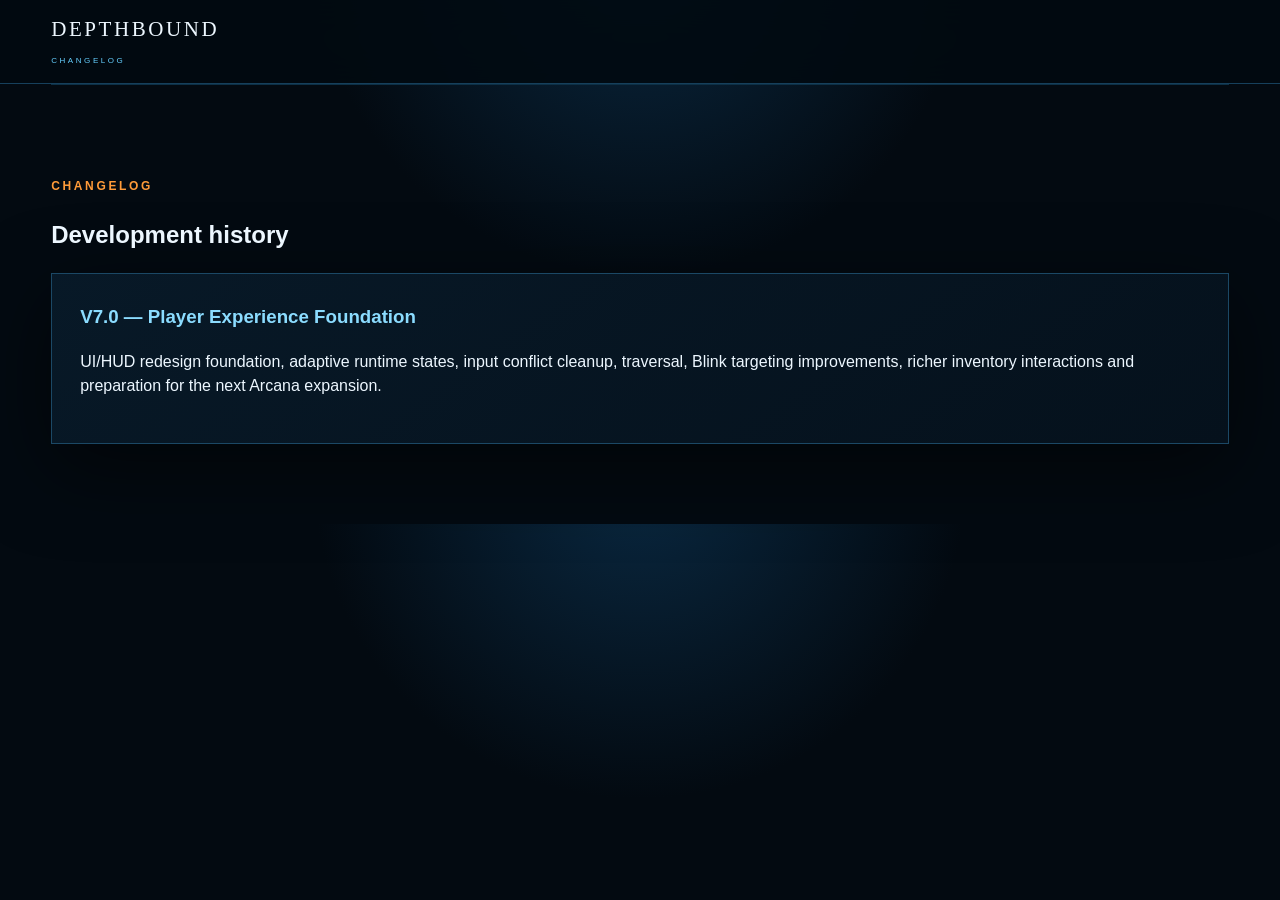
==== changelog.html @ 686ab0be "Initial commit" ====
<!doctype html><html lang="en"><head><meta charset="utf-8"><meta name="viewport" content="width=device-width,initial-scale=1"><title>Depthbound Changelog</title><link rel="stylesheet" href="styles.css"></head><body><header class="topbar"><a class="brand" href="index.html"><span>DEPTHBOUND</span><small>CHANGELOG</small></a></header><main><section class="grid-section"><p class="eyebrow">CHANGELOG</p><h1>Development history</h1><div class="panel"><h3>V7.0 — Player Experience Foundation</h3><p>UI/HUD redesign foundation, adaptive runtime states, input conflict cleanup, traversal, Blink targeting improvements, richer inventory interactions and preparation for the next Arcana expansion.</p></div></section></main></body></html>
---- styles.css ----
:root{--bg:#030a11;--surface:#071522;--surface2:#0a1e30;--line:#19405b;--cyan:#29b9ff;--blue:#3278ff;--orange:#ff9b39;--violet:#a565ff;--text:#edf7ff;--muted:#8ea8bb;--danger:#ff514d;--success:#4de3a0}*{box-sizing:border-box}html{scroll-behavior:smooth}body{margin:0;font-family:Inter,Segoe UI,Arial,sans-serif;background:radial-gradient(circle at 50% -10%,#0a2942 0,#030a11 38%);color:var(--text);line-height:1.55}.topbar{position:sticky;top:0;z-index:20;display:flex;align-items:center;gap:32px;padding:13px clamp(18px,4vw,64px);background:#020a11e8;border-bottom:1px solid #16405c;backdrop-filter:blur(18px)}.brand{margin-right:auto;color:var(--text);text-decoration:none;letter-spacing:.16em}.brand span{display:block;font-family:Georgia,serif;font-size:21px}.brand small{font-size:8px;color:#65cfff}.topbar nav{display:flex;gap:24px}.topbar nav a{color:var(--muted);text-decoration:none;font-size:14px}.topbar nav a:hover{color:var(--cyan)}main{max-width:1500px;margin:auto;padding:0 clamp(18px,4vw,64px)}.hero{min-height:78vh;display:grid;grid-template-columns:.9fr 1.3fr;align-items:center;gap:54px;padding:70px 0}.hero h1,.section-heading h2,.split h2,.downloads h2{font-family:Georgia,serif;font-weight:400;line-height:1.06;font-size:clamp(42px,5vw,76px);margin:.18em 0}.lead{font-size:18px;color:#b7cad8;max-width:720px}.eyebrow{color:var(--orange);font-size:12px;letter-spacing:.22em;font-weight:700}.eyebrow.arcane{color:var(--violet)}.hero-card,.panel,.cards article{background:linear-gradient(145deg,#081a29ed,#05111c);border:1px solid #1b4865;box-shadow:0 24px 80px #0008}.hero-card{padding:12px;transform:perspective(1300px) rotateY(-3deg)}.hero-card img,.development-layout img{width:100%;display:block}.actions{display:flex;gap:12px;flex-wrap:wrap;margin:28px 0}.button{display:inline-flex;align-items:center;justify-content:center;padding:11px 17px;border:1px solid #2b6c96;background:#0b2438;color:#eaf8ff;text-decoration:none;border-radius:4px;font-weight:650}.button.primary{background:linear-gradient(#19a9f8,#0875be);border-color:#4fc9ff}.button.ghost{background:transparent}.button.disabled{opacity:.45;pointer-events:none}.build-status{color:#79d3ff;font-size:13px}.grid-section,.downloads,.split{padding:80px 0;border-top:1px solid #0d3046}.section-heading{max-width:800px}.section-heading h2,.downloads h2,.split h2{font-size:clamp(34px,4vw,58px)}.cards{display:grid;gap:18px;margin-top:32px}.cards.three{grid-template-columns:repeat(3,1fr)}.cards article{padding:26px}.cards h3,.panel h3{color:#8bdcff;margin-top:0}.cards p,.split p{color:#9db4c5}.split{display:grid;grid-template-columns:1.3fr .7fr;gap:64px;align-items:center}.panel{padding:28px}.step{padding:10px 12px;border-left:2px solid #246a91;color:#89a7bb}.step.strong{border-color:#8f5fff;color:#d8c6ff;background:#774cff14}.feature-list{padding-left:20px;color:#b8cada}.feature-list li{margin:8px 0}.development-layout{display:grid;grid-template-columns:1.4fr .6fr;gap:28px;align-items:center}.development-layout img{border:1px solid #1b4865;background:#04101a}.downloads{text-align:left}footer{display:flex;justify-content:space-between;padding:28px clamp(18px,4vw,64px);border-top:1px solid #17415b;color:#708da1;font-size:12px}@media(max-width:900px){.topbar nav{display:none}.hero,.split,.development-layout{grid-template-columns:1fr}.hero{min-height:auto;padding:50px 0}.cards.three{grid-template-columns:1fr}.topbar>.button{display:none}}
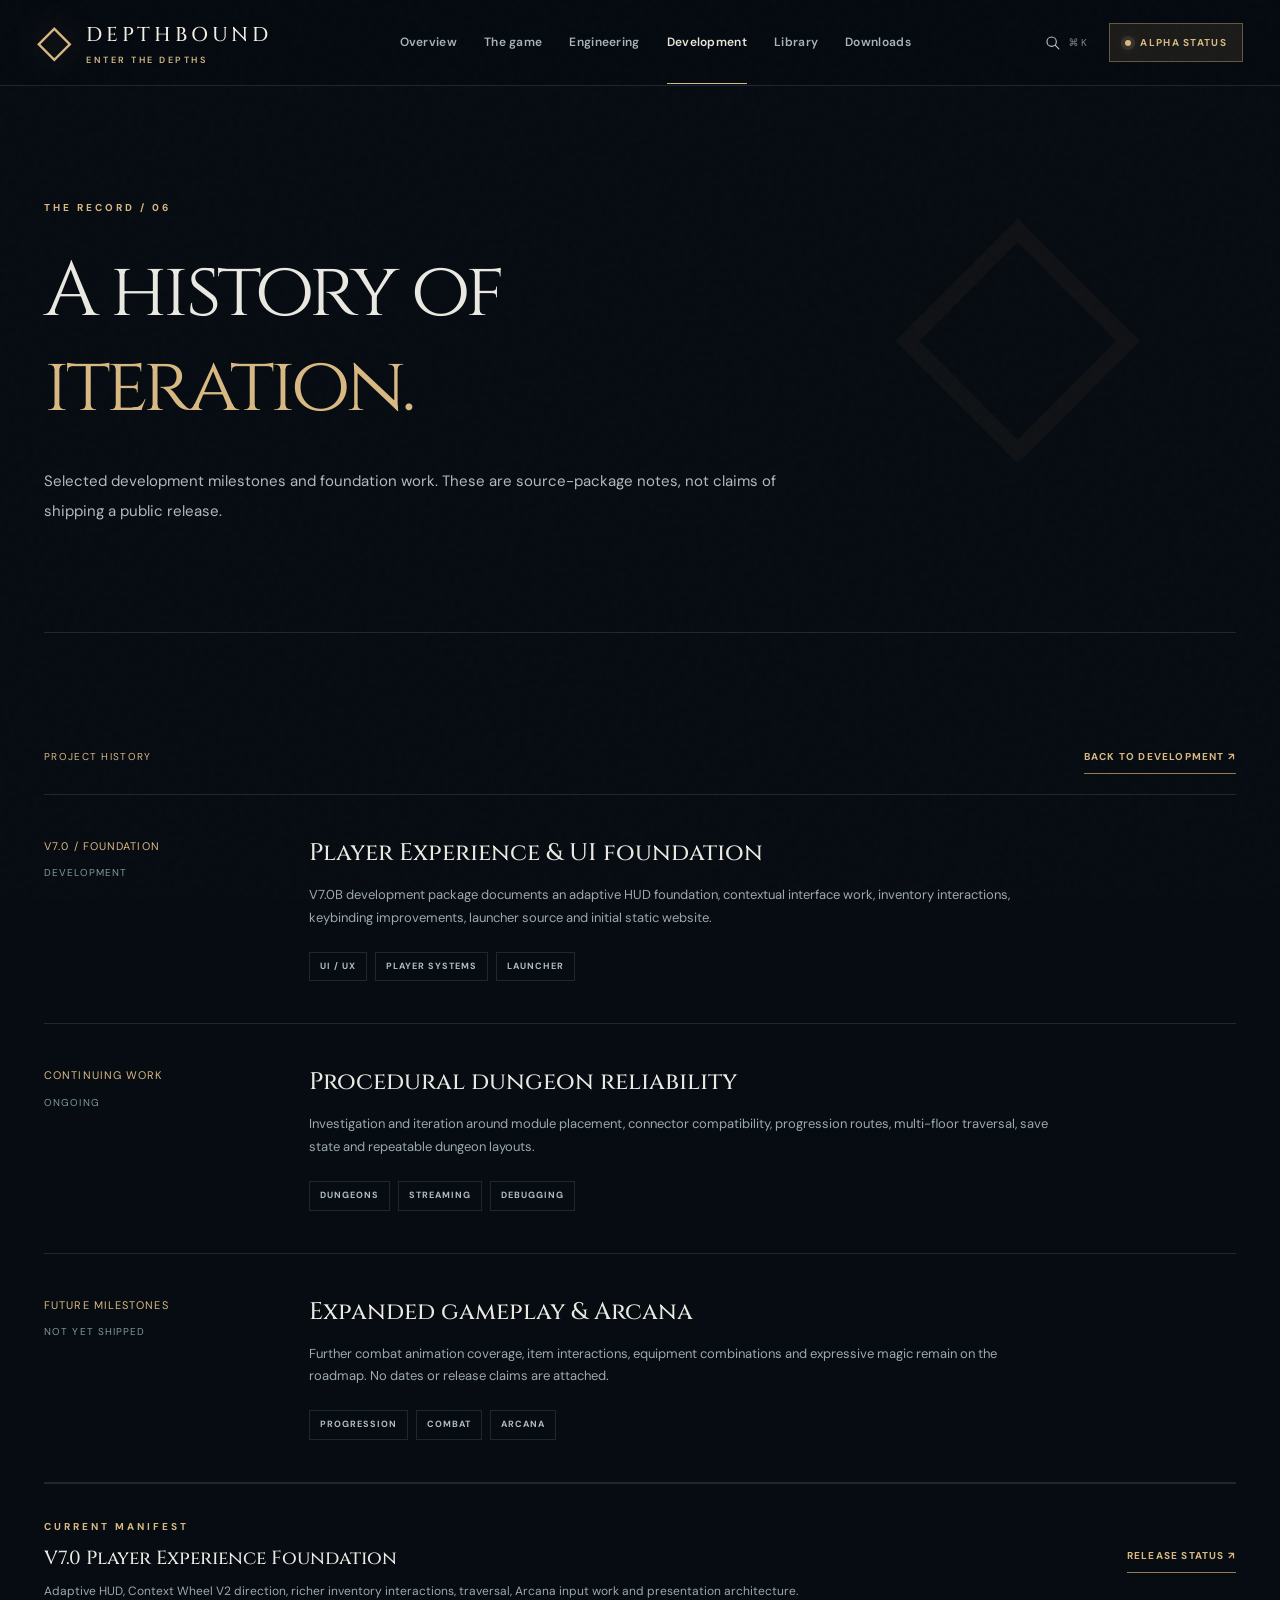
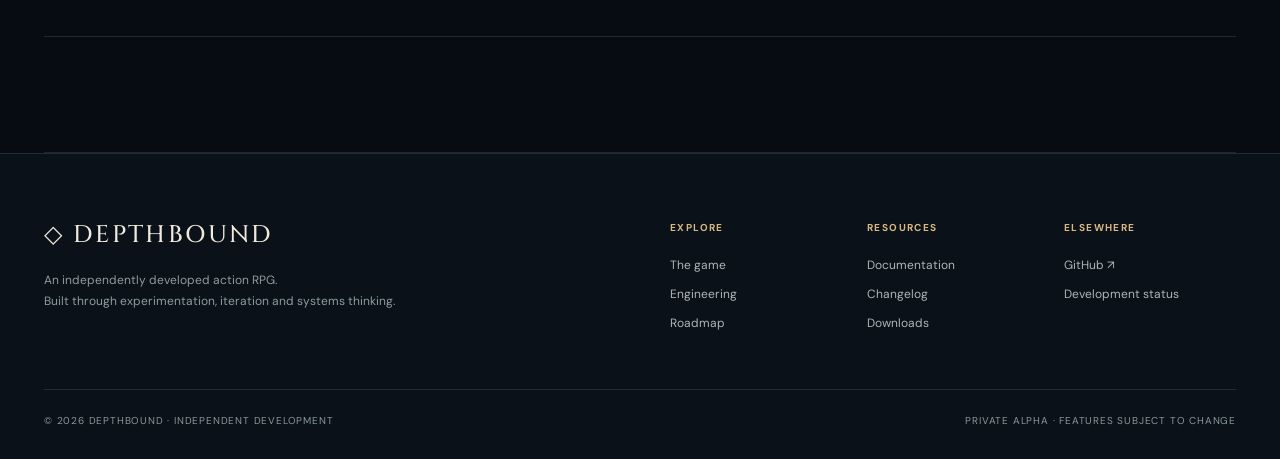
==== commit 22b7aa96: "stuff" ====
--- a/changelog.html
+++ b/changelog.html
@@ -1 +1 @@
-<!doctype html><html lang="en"><head><meta charset="utf-8"><meta name="viewport" content="width=device-width,initial-scale=1"><title>Depthbound Changelog</title><link rel="stylesheet" href="styles.css"></head><body><header class="topbar"><a class="brand" href="index.html"><span>DEPTHBOUND</span><small>CHANGELOG</small></a></header><main><section class="grid-section"><p class="eyebrow">CHANGELOG</p><h1>Development history</h1><div class="panel"><h3>V7.0 — Player Experience Foundation</h3><p>UI/HUD redesign foundation, adaptive runtime states, input conflict cleanup, traversal, Blink targeting improvements, richer inventory interactions and preparation for the next Arcana expansion.</p></div></section></main></body></html>
+<!doctype html><html lang="en"><head><meta charset="utf-8"><meta name="viewport" content="width=device-width,initial-scale=1"><meta name="theme-color" content="#060b11"><meta name="description" content="Selected Depthbound development milestones and technical iteration notes."><meta property="og:type" content="website"><meta property="og:title" content="Changelog"><meta property="og:description" content="Selected Depthbound development milestones and technical iteration notes."><title>Changelog | Depthbound</title><link rel="preconnect" href="https://fonts.googleapis.com"><link rel="preconnect" href="https://fonts.gstatic.com" crossorigin><link href="https://fonts.googleapis.com/css2?family=Cinzel:wght@400;500;600;700&family=DM+Sans:wght@400;500;600;700&display=swap" rel="stylesheet"><link rel="icon" type="image/svg+xml" href="favicon.svg"><link rel="stylesheet" href="styles.css"></head><body><a class="skip-link" href="#main">Skip to content</a><header class="site-header" id="siteHeader"><div class="nav-shell"><a href="index.html" class="brand" aria-label="Depthbound home"><span class="brand-symbol" aria-hidden="true">◇</span><span class="brand-text"><strong>DEPTHBOUND</strong><small>ENTER THE DEPTHS</small></span></a><nav class="desktop-nav" aria-label="Primary navigation"><a href="index.html" class="nav-link " >Overview</a><a href="game.html" class="nav-link " >The game</a><a href="engineering.html" class="nav-link " >Engineering</a><a href="development.html" class="nav-link active" aria-current="page">Development</a><a href="docs.html" class="nav-link " >Library</a><a href="downloads.html" class="nav-link " >Downloads</a></nav><div class="nav-actions"><button class="icon-button search-trigger" type="button" aria-label="Search website" title="Search (Ctrl+K)"><svg viewBox="0 0 24 24" aria-hidden="true"><circle cx="10.8" cy="10.8" r="6.6"/><path d="m16 16 5 5"/></svg><span class="search-key">⌘ K</span></button><a class="small-cta" href="development.html#status"><span class="live-dot"></span> ALPHA STATUS</a><button type="button" id="menuToggle" class="icon-button menu-toggle" aria-label="Open menu" aria-expanded="false" aria-controls="mobileNav"><span></span><span></span><span></span></button></div></div><nav id="mobileNav" class="mobile-nav" aria-label="Mobile navigation" hidden><a href="index.html" class="nav-link " >Overview</a><a href="game.html" class="nav-link " >The game</a><a href="engineering.html" class="nav-link " >Engineering</a><a href="development.html" class="nav-link active" aria-current="page">Development</a><a href="docs.html" class="nav-link " >Library</a><a href="downloads.html" class="nav-link " >Downloads</a><a href="changelog.html" class="nav-link">Changelog</a></nav></header><main id="main"><section class="page-hero container"><p class="overline">THE RECORD / 06</p><h1 class="page-title">A history of<br><em>iteration.</em></h1><p class="page-description">Selected development milestones and foundation work. These are source-package notes, not claims of shipping a public release.</p></section><section class="container section page-section"><div class="changelog-toolbar"><span>PROJECT HISTORY</span><a class="inline-link" href="development.html">BACK TO DEVELOPMENT ↗</a></div><div class="timeline"><article><div class="timeline-meta"><span>V7.0 / FOUNDATION</span><small>DEVELOPMENT</small></div><div class="timeline-content"><h2>Player Experience & UI foundation</h2><p>V7.0B development package documents an adaptive HUD foundation, contextual interface work, inventory interactions, keybinding improvements, launcher source and initial static website.</p><div class="tag-row"><span>UI / UX</span><span>PLAYER SYSTEMS</span><span>LAUNCHER</span></div></div></article><article><div class="timeline-meta"><span>CONTINUING WORK</span><small>ONGOING</small></div><div class="timeline-content"><h2>Procedural dungeon reliability</h2><p>Investigation and iteration around module placement, connector compatibility, progression routes, multi-floor traversal, save state and repeatable dungeon layouts.</p><div class="tag-row"><span>DUNGEONS</span><span>STREAMING</span><span>DEBUGGING</span></div></div></article><article><div class="timeline-meta"><span>FUTURE MILESTONES</span><small>NOT YET SHIPPED</small></div><div class="timeline-content"><h2>Expanded gameplay & Arcana</h2><p>Further combat animation coverage, item interactions, equipment combinations and expressive magic remain on the roadmap. No dates or release claims are attached.</p><div class="tag-row"><span>PROGRESSION</span><span>COMBAT</span><span>ARCANA</span></div></div></article></div><div class="release-manifest"><div><p class="overline">CURRENT MANIFEST</p><h3 id="changelogManifestTitle">Development version</h3><p id="changelogManifestSummary">Release data is loaded from the existing manifest.</p></div><a class="inline-link" href="downloads.html">RELEASE STATUS ↗</a></div></section></main><footer class="site-footer"><div class="container footer-top"><div><a class="footer-brand" href="index.html">◇ <span>DEPTHBOUND</span></a><p>An independently developed action RPG.<br>Built through experimentation, iteration and systems thinking.</p></div><div class="footer-links"><div><strong>EXPLORE</strong><a href="game.html">The game</a><a href="engineering.html">Engineering</a><a href="development.html">Roadmap</a></div><div><strong>RESOURCES</strong><a href="docs.html">Documentation</a><a href="changelog.html">Changelog</a><a href="downloads.html">Downloads</a></div><div><strong>ELSEWHERE</strong><a href="https://github.com/Exotiq-Phoenix/Depthbound-Web" target="_blank" rel="noopener noreferrer">GitHub ↗</a><a href="development.html#status">Development status</a></div></div></div><div class="container footer-bottom"><span>© <span data-year></span> DEPTHBOUND · INDEPENDENT DEVELOPMENT</span><span>PRIVATE ALPHA · FEATURES SUBJECT TO CHANGE</span></div></footer><div class="search-overlay" id="searchOverlay" hidden><div class="search-dialog" role="dialog" aria-modal="true" aria-label="Site search"><div class="search-field"><svg viewBox="0 0 24 24" aria-hidden="true"><circle cx="10.8" cy="10.8" r="6.6"/><path d="m16 16 5 5"/></svg><input id="siteSearch" type="search" placeholder="Search systems, devlogs, guides…" autocomplete="off" aria-label="Search the site"><button class="close-search" type="button" aria-label="Close search">ESC</button></div><div id="searchResults" class="search-results" aria-live="polite"><p>Start typing to explore the Depthbound archive.</p></div></div></div><div id="lightbox" class="lightbox" hidden role="dialog" aria-modal="true" aria-label="Media viewer"><button type="button" class="lightbox-close" aria-label="Close image">×</button><img alt=""><p class="lightbox-caption"></p></div><script src="app.js" defer></script></body></html>
--- a/styles.css
+++ b/styles.css
@@ -1 +1,31 @@
-:root{--bg:#030a11;--surface:#071522;--surface2:#0a1e30;--line:#19405b;--cyan:#29b9ff;--blue:#3278ff;--orange:#ff9b39;--violet:#a565ff;--text:#edf7ff;--muted:#8ea8bb;--danger:#ff514d;--success:#4de3a0}*{box-sizing:border-box}html{scroll-behavior:smooth}body{margin:0;font-family:Inter,Segoe UI,Arial,sans-serif;background:radial-gradient(circle at 50% -10%,#0a2942 0,#030a11 38%);color:var(--text);line-height:1.55}.topbar{position:sticky;top:0;z-index:20;display:flex;align-items:center;gap:32px;padding:13px clamp(18px,4vw,64px);background:#020a11e8;border-bottom:1px solid #16405c;backdrop-filter:blur(18px)}.brand{margin-right:auto;color:var(--text);text-decoration:none;letter-spacing:.16em}.brand span{display:block;font-family:Georgia,serif;font-size:21px}.brand small{font-size:8px;color:#65cfff}.topbar nav{display:flex;gap:24px}.topbar nav a{color:var(--muted);text-decoration:none;font-size:14px}.topbar nav a:hover{color:var(--cyan)}main{max-width:1500px;margin:auto;padding:0 clamp(18px,4vw,64px)}.hero{min-height:78vh;display:grid;grid-template-columns:.9fr 1.3fr;align-items:center;gap:54px;padding:70px 0}.hero h1,.section-heading h2,.split h2,.downloads h2{font-family:Georgia,serif;font-weight:400;line-height:1.06;font-size:clamp(42px,5vw,76px);margin:.18em 0}.lead{font-size:18px;color:#b7cad8;max-width:720px}.eyebrow{color:var(--orange);font-size:12px;letter-spacing:.22em;font-weight:700}.eyebrow.arcane{color:var(--violet)}.hero-card,.panel,.cards article{background:linear-gradient(145deg,#081a29ed,#05111c);border:1px solid #1b4865;box-shadow:0 24px 80px #0008}.hero-card{padding:12px;transform:perspective(1300px) rotateY(-3deg)}.hero-card img,.development-layout img{width:100%;display:block}.actions{display:flex;gap:12px;flex-wrap:wrap;margin:28px 0}.button{display:inline-flex;align-items:center;justify-content:center;padding:11px 17px;border:1px solid #2b6c96;background:#0b2438;color:#eaf8ff;text-decoration:none;border-radius:4px;font-weight:650}.button.primary{background:linear-gradient(#19a9f8,#0875be);border-color:#4fc9ff}.button.ghost{background:transparent}.button.disabled{opacity:.45;pointer-events:none}.build-status{color:#79d3ff;font-size:13px}.grid-section,.downloads,.split{padding:80px 0;border-top:1px solid #0d3046}.section-heading{max-width:800px}.section-heading h2,.downloads h2,.split h2{font-size:clamp(34px,4vw,58px)}.cards{display:grid;gap:18px;margin-top:32px}.cards.three{grid-template-columns:repeat(3,1fr)}.cards article{padding:26px}.cards h3,.panel h3{color:#8bdcff;margin-top:0}.cards p,.split p{color:#9db4c5}.split{display:grid;grid-template-columns:1.3fr .7fr;gap:64px;align-items:center}.panel{padding:28px}.step{padding:10px 12px;border-left:2px solid #246a91;color:#89a7bb}.step.strong{border-color:#8f5fff;color:#d8c6ff;background:#774cff14}.feature-list{padding-left:20px;color:#b8cada}.feature-list li{margin:8px 0}.development-layout{display:grid;grid-template-columns:1.4fr .6fr;gap:28px;align-items:center}.development-layout img{border:1px solid #1b4865;background:#04101a}.downloads{text-align:left}footer{display:flex;justify-content:space-between;padding:28px clamp(18px,4vw,64px);border-top:1px solid #17415b;color:#708da1;font-size:12px}@media(max-width:900px){.topbar nav{display:none}.hero,.split,.development-layout{grid-template-columns:1fr}.hero{min-height:auto;padding:50px 0}.cards.three{grid-template-columns:1fr}.topbar>.button{display:none}}
+/* DEPTHBOUND — WEBSITE 2.0 / static, responsive, launcher-manifest compatible */
+:root{color-scheme:dark;--bg:#070c12;--bg2:#0a1119;--panel:#101a22;--panel2:#0d151e;--border:rgba(155,183,192,.16);--border-hi:rgba(139,194,203,.34);--text:#e9e9e2;--muted:#9ba9ae;--soft:#bfc6c6;--gold:#d8b983;--gold2:#9b7752;--teal:#8dc5c8;--teal2:#2e6f7b;--serif:'Cinzel',Georgia,'Times New Roman',serif;--sans:'DM Sans',Inter,system-ui,-apple-system,Segoe UI,sans-serif;--max:1260px}
+*,*:before,*:after{box-sizing:border-box}html{scroll-behavior:smooth;scroll-padding-top:115px}body{margin:0;background:var(--bg);color:var(--text);font-family:var(--sans);font-size:15px;line-height:1.75;min-width:320px;-webkit-font-smoothing:antialiased}body::after{content:"";pointer-events:none;position:fixed;inset:0;z-index:80;opacity:.07;background-image:url("data:image/svg+xml,%3Csvg viewBox='0 0 180 180' xmlns='http://www.w3.org/2000/svg'%3E%3Cfilter id='n'%3E%3CfeTurbulence type='fractalNoise' baseFrequency='.85' numOctaves='3' stitchTiles='stitch'/%3E%3C/filter%3E%3Crect width='100%25' height='100%25' filter='url(%23n)' opacity='.23'/%3E%3C/svg%3E")}::selection{background:#c09e6388;color:white}a{color:inherit}button,input{font:inherit}button{cursor:pointer}img{max-width:100%}svg{display:block}p{margin:0 0 1.15em}h1,h2,h3,h4{font-weight:500;line-height:1.2}h1,h2,h3,h4,p{overflow-wrap:break-word}em{font-style:normal;color:var(--gold)}code{font-family:ui-monospace,SFMono-Regular,Consolas,monospace;color:#a8dbe0;font-size:.86em}.container{width:min(var(--max),calc(100% - 88px));margin:0 auto}.skip-link{position:fixed;z-index:200;top:-80px;left:20px;color:#111;background:var(--gold);padding:10px 18px}.skip-link:focus{top:15px}a:focus-visible,button:focus-visible,input:focus-visible,summary:focus-visible{outline:2px solid var(--gold);outline-offset:5px}
+/* Navigation */
+.site-header{position:sticky;top:0;z-index:50;border-bottom:1px solid var(--border);background:rgba(6,11,17,.89);backdrop-filter:blur(20px);-webkit-backdrop-filter:blur(20px)}.nav-shell{width:min(1540px,calc(100% - 74px));height:85px;margin:auto;display:flex;align-items:center;gap:28px}.brand{display:inline-flex;align-items:center;gap:14px;text-decoration:none;flex-shrink:0}.brand-symbol{font-family:var(--serif);color:var(--gold);display:grid;place-items:center;font-size:45px;font-weight:400;line-height:.8;transform:rotate(0deg);text-shadow:0 0 35px #c0a16b77}.brand-text{display:grid;gap:0}.brand-text strong{font-family:var(--serif);font-weight:500;letter-spacing:.19em;font-size:20px;color:#f2eee3}.brand-text small{font-size:9px;letter-spacing:.28em;color:var(--gold);font-weight:600;margin-top:1px}.desktop-nav{display:flex;align-items:center;gap:27px;margin:auto}.nav-link{position:relative;display:inline-flex;align-items:center;color:#a8b5b6;text-decoration:none;font-size:12px;font-weight:600;letter-spacing:.025em;white-space:nowrap;transition:color .2s}.desktop-nav .nav-link:after{content:"";position:absolute;bottom:-31px;left:0;right:0;height:1px;background:var(--gold);transform:scaleX(0);transition:transform .2s}.desktop-nav .nav-link:hover,.desktop-nav .nav-link.active{color:#eae5d9}.desktop-nav .nav-link.active:after,.desktop-nav .nav-link:hover:after{transform:scaleX(1)}.nav-actions{display:flex;align-items:center;gap:16px}.icon-button{width:36px;height:36px;color:var(--soft);background:transparent;border:0;display:grid;place-items:center}.search-trigger{display:flex;gap:7px;width:auto}.icon-button svg{width:17px;height:17px;stroke:currentColor;stroke-width:1.6;fill:none;stroke-linecap:round}.search-key{font-size:10px;color:#7b878e;white-space:nowrap}.small-cta{color:var(--gold);display:flex;align-items:center;gap:9px;border:1px solid #645742;background:#1b1b1a;padding:10px 15px;text-decoration:none;white-space:nowrap;font-size:10px;letter-spacing:.13em;font-weight:700}.live-dot,.status-pulse{display:inline-block;width:6px;height:6px;border-radius:50%;background:var(--gold);box-shadow:0 0 0 4px #d8b98320,0 0 16px #d8b98375}.menu-toggle,.mobile-nav{display:none}.menu-toggle span{width:21px;height:1px;background:#ddd;display:block;margin:3px}.menu-toggle{align-content:center}
+/* Typography and common blocks */
+.overline{font-size:10px;letter-spacing:.3em;color:var(--gold);font-weight:700;margin:0 0 27px;text-transform:uppercase}.display-heading{font:400 clamp(31px,3.75vw,57px)/1.3 var(--serif);letter-spacing:-.035em;margin:0}.section{padding:115px 0}.section-top{display:flex;justify-content:space-between;align-items:end;gap:60px;margin-bottom:48px}.section-intro{width:min(390px,45%);color:var(--muted);font-size:14px;line-height:1.95;margin:0 0 4px}.btn{display:inline-flex;align-items:center;justify-content:center;gap:30px;border:1px solid var(--gold2);height:53px;min-width:174px;padding:0 22px;text-decoration:none;font-size:10px;letter-spacing:.13em;font-weight:700;transition:transform .2s,background .2s,border-color .2s,color .2s;white-space:nowrap}.btn:hover:not(.disabled){transform:translateY(-3px)}.btn-primary{background:#d9b986;color:#15191b;border-color:#d9b986}.btn-primary:hover{background:#ecd4ab}.btn-outline{background:rgba(5,15,21,.45);color:#e6e5dc;border-color:#597079}.btn-outline:hover{border-color:var(--gold);color:var(--gold)}.btn.disabled{opacity:.44;cursor:not-allowed;pointer-events:none}.inline-link{display:inline-flex;align-items:center;color:var(--gold);border:0;border-bottom:1px solid #977b54;background:transparent;text-decoration:none;letter-spacing:.12em;font-size:10px;font-weight:700;padding:0 0 8px;cursor:pointer}.inline-link:hover{color:#ffe1aa}.card-arrow{display:block;color:var(--gold);font-size:10px;letter-spacing:.12em;font-weight:700;margin-top:auto;padding-top:27px}.pill-row,.tag-row{display:flex;flex-wrap:wrap;gap:8px}.pill-row{margin-top:36px}.pill-row span,.tag-row span{border:1px solid var(--border);padding:6px 10px;font-size:9px;font-weight:700;letter-spacing:.11em;color:#afbec0}.tag-row{margin-top:22px}.caption-note{font-size:12px;color:#829196;margin-top:20px}
+/* Home hero */
+.hero{position:relative;min-height:710px;height:calc(100svh - 85px);max-height:900px;display:flex;align-items:center;isolation:isolate;overflow:hidden}.hero-atmosphere{position:absolute;inset:0 auto 0 50%;width:100vw;transform:translateX(-50%);z-index:-1;overflow:hidden;background:radial-gradient(ellipse at 74% 47%,rgba(31,73,80,.49),transparent 28%),radial-gradient(ellipse at 63% 47%,#1a2e39 0%,transparent 50%),linear-gradient(180deg,#0b141e,#080d14 77%)}.hero-atmosphere:after{content:"";position:absolute;inset:0;background:linear-gradient(90deg,#070c12 7%,rgba(7,12,18,.72) 35%,transparent 78%),linear-gradient(0deg,#070c12,transparent 37%),repeating-linear-gradient(90deg,transparent 0,transparent 81px,#b5eff205 82px)}.atmosphere-glow{position:absolute;width:550px;height:550px;right:9%;top:7%;border:1px solid #dbbd7a24;border-radius:50%;box-shadow:0 0 200px #397a8944,inset 0 0 140px #3c8b9022}.atmosphere-peak{position:absolute;bottom:-28%;right:-10%;width:67%;height:67%;background:linear-gradient(175deg,#193741,#071019 78%);clip-path:polygon(0 100%,14% 54%,23% 70%,38% 29%,50% 57%,62% 17%,72% 52%,85% 28%,100% 75%,100% 100%);filter:brightness(.8)}.peak-two{right:-5%;bottom:-12%;width:86%;height:46%;background:linear-gradient(#15252e,#03080e);clip-path:polygon(0 100%,10% 65%,21% 78%,30% 46%,49% 81%,58% 24%,77% 71%,89% 39%,100% 73%,100% 100%)}.peak-three{right:1%;bottom:-4%;width:65%;height:34%;background:#070c12;clip-path:polygon(0 100%,17% 72%,30% 83%,48% 28%,60% 66%,82% 46%,100% 77%,100% 100%)}.hero-content{position:relative;z-index:3;width:min(680px,59%);padding:45px 0 93px}.kicker{display:flex;align-items:center;gap:12px;font-size:10px;color:var(--gold);letter-spacing:.22em;font-weight:700}.kicker-line{height:1px;width:24px;background:var(--gold2)}.hero-status{color:#a5b9bc;font-size:10px;letter-spacing:.11em;font-weight:700;margin-top:36px;display:flex;align-items:center;gap:13px}.status-sep{color:#5a636a}.hero h1{font:400 clamp(57px,7.1vw,111px)/1.13 var(--serif);letter-spacing:-.063em;margin:28px 0 27px;color:#f2efe6;text-shadow:0 4px 35px #0006}.hero h1 em{color:var(--gold)}.hero-lead{max-width:565px;color:#aebcc0;font-size:15px;line-height:2.03}.hero-buttons{display:flex;flex-wrap:wrap;gap:12px;margin-top:32px}.hero-meta{display:flex;align-items:center;flex-wrap:wrap;gap:14px;margin-top:55px;color:#8c9b9d;font-size:9px;letter-spacing:.12em;font-weight:700}.meta-divider{background:#495b60;width:3px;height:3px;border-radius:50%}.hero-art{position:absolute;z-index:1;width:530px;height:530px;right:0;top:calc(50% - 310px);display:grid;place-items:center;pointer-events:none;filter:drop-shadow(0 0 50px #38737b33)}.orb-halo{width:390px;height:390px;border:1px solid #d9bc7b4f;border-radius:50%;box-shadow:0 0 0 16px #d9bc7b05,0 0 0 50px #8ec1bd0a,0 0 70px #40a9b32c,inset 0 0 110px #c7af742b;position:absolute}.orb-halo:before,.orb-halo:after{content:"";position:absolute;border-radius:50%;inset:26px;border:1px dashed #c6ae7c55;animation:orbit 38s linear infinite}.orb-halo:after{inset:62px;border:1px solid #7dbab94c;animation:orbit 27s linear infinite reverse}.orb-axis{width:505px;height:170px;border:1px solid #b2ded447;border-radius:50%;position:absolute;transform:rotate(-57deg)}.orb-axis-b{transform:rotate(57deg);border-color:#bd9b6670}.orb-core{font-family:var(--serif);color:#e8c78a;font-size:150px;line-height:1;text-shadow:0 0 35px #c59f5b7d,0 0 100px #a4cdd44d;transform:translateY(-12px)}.orb-mark{position:absolute;color:#d9c18e;text-shadow:0 0 20px #c4a678;font-size:22px}.orb-mark-top{top:46px}.orb-mark-left{left:43px;top:51%}.orb-mark-right{right:47px;top:42%}.floating-label{position:absolute;display:grid;gap:2px;font-size:9px;letter-spacing:.12em;border-left:1px solid var(--gold2);padding:5px 11px;background:#050d13bb}.floating-label span{color:#95abad}.floating-label b{color:#e8dec8;font-size:10px;font-weight:500}.floating-label-1{left:9px;top:92px}.floating-label-2{right:0;top:260px}.floating-label-3{left:20px;bottom:70px}.hero-bottom{position:absolute;bottom:33px;left:0;right:0;display:flex;align-items:center;gap:15px;color:#9ba3a1;font-size:10px;letter-spacing:.2em}.scroll-line{height:1px;flex:1;background:linear-gradient(90deg,#5f5d53,transparent)}@keyframes orbit{to{transform:rotate(360deg)}}.marquee-rule{border-top:1px solid #a1b8b31d;border-bottom:1px solid #a1b8b31d;background:#0c141b}.marquee-rule .container{display:flex;justify-content:space-between;align-items:center;min-height:77px;gap:15px;white-space:nowrap}.marquee-rule span{color:#8c9c9d;font:500 11px var(--serif);letter-spacing:.12em}.marquee-rule i{color:var(--gold);font-size:15px;font-style:normal}
+/* Experience pillar and system previews */
+.pillar-grid{display:grid;grid-template-columns:repeat(3,minmax(0,1fr));gap:15px}.pillar-card{min-height:345px;display:flex;flex-direction:column;background:linear-gradient(155deg,#111c24,#0b1219);border:1px solid var(--border);padding:31px;text-decoration:none;transition:background .25s,transform .25s,border-color .25s}.pillar-card:hover,.system-preview:hover{transform:translateY(-5px);border-color:#b7996b77;background:#14212b}.pillar-number{color:#b39d78;font:12px var(--serif);letter-spacing:.2em}.pillar-emblem{font-family:var(--serif);color:var(--gold);font-size:51px;height:86px;display:flex;align-items:center}.pillar-card h3{font:500 19px var(--serif);margin:12px 0}.pillar-card p{color:#a0b0b3;font-size:13px;line-height:1.85;margin:0}.showcase-band{padding:100px 0;background:linear-gradient(135deg,#0e1d24,#090f16 70%);border-block:1px solid var(--border)}.showcase-grid{display:grid;grid-template-columns:35% 1fr;gap:55px;align-items:center}.showcase-copy>p:not(.overline){color:var(--muted);margin:30px 0;max-width:350px}.spec-row{border-bottom:1px solid var(--border);padding:14px 0;display:flex;justify-content:space-between;gap:15px;font-size:10px;letter-spacing:.08em}.spec-row span{color:#91a6a8}.spec-row strong{font-weight:500;color:#d5d4ca}.showcase-copy .inline-link{margin-top:33px}.showcase-image{padding:0;border:1px solid #55747b61;position:relative;background:#060d12;display:block;width:100%;overflow:hidden}.showcase-image img{width:100%;height:490px;object-fit:cover;object-position:center top;opacity:.85;transition:transform .6s,opacity .4s}.showcase-image:hover img,.gallery-tile:hover img{transform:scale(1.035);opacity:1}.media-caption{display:flex;align-items:center;justify-content:space-between;gap:10px;padding:16px 19px;background:#08131af0;color:#d8d8cc;font-size:9px;letter-spacing:.13em;font-weight:700;text-align:left}.media-caption span:last-child{color:var(--gold)}.system-preview-grid{display:grid;grid-template-columns:1.35fr 1fr 1fr;gap:15px}.system-preview{min-height:395px;border:1px solid var(--border);padding:28px;background:#0e1820;text-decoration:none;display:flex;flex-direction:column;transition:.25s}.card-topline{display:flex;justify-content:space-between;gap:8px;color:#a4b4b4;font-size:10px;letter-spacing:.12em}.card-topline span{color:var(--gold)}.system-preview h3{font:500 19px/1.4 var(--serif);margin:0 0 10px}.system-preview p{font-size:13px;color:var(--muted);line-height:1.9}.system-icon{height:160px;display:grid;place-items:center;color:var(--gold);font:100px var(--serif);text-shadow:0 0 65px #cea36c33}.network-art{height:160px;position:relative;overflow:hidden;background:radial-gradient(ellipse at 45% 50%,#1b414c44,transparent 56%)}.network-node{position:absolute;width:19px;height:19px;transform:rotate(45deg);border:1px solid var(--gold);background:#172b36;box-shadow:0 0 15px #d9b88344;z-index:1}.network-node.n1{top:55%;left:22%}.network-node.n2{top:16%;left:41%}.network-node.n3{top:62%;left:59%}.network-node.n4{top:25%;left:83%}.network-path{position:absolute;height:1px;background:#b6a27b99;transform-origin:left}.network-path.p1{left:24%;top:60%;width:28%;transform:rotate(-33deg)}.network-path.p2{left:43%;top:23%;width:36%;transform:rotate(36deg)}.network-path.p3{left:61%;top:68%;width:30%;transform:rotate(-43deg)}.quote-section{border-block:1px solid var(--border);background:#0a131b}.quote-inner{text-align:center;padding:96px 0}.quote-glyph{font-size:34px;color:var(--gold)}.quote-inner p{max-width:890px;font:400 clamp(21px,3vw,37px)/1.65 var(--serif);margin:28px auto}.quote-credit{font-size:10px;color:#879b9c;letter-spacing:.24em}.journal-grid{display:grid;grid-template-columns:repeat(2,minmax(0,1fr));gap:15px}.journal-card{background:#101a22;border:1px solid var(--border);padding:37px;min-height:295px;display:flex;flex-direction:column;align-items:flex-start}.journal-date{font-size:10px;color:var(--gold);letter-spacing:.15em}.journal-card h3{font:500 24px/1.4 var(--serif);max-width:430px;margin:30px 0 10px}.journal-card p{color:var(--muted);font-size:13px;max-width:490px}.journal-card .inline-link{margin-top:auto}.cta-section{padding-top:0;padding-bottom:110px}.cta-inner{padding:68px clamp(25px,7vw,90px);position:relative;border:1px solid #856e4e6b;background:radial-gradient(circle at 83% 42%,#4d44365e,transparent 33%),linear-gradient(120deg,#18262b,#0c141b);overflow:hidden}.cta-inner:after{content:'◇';font:300px var(--serif);position:absolute;right:55px;top:0;color:#d2b17a18;line-height:1}.cta-inner>*{position:relative;z-index:2}.cta-inner h2{font:400 clamp(31px,4vw,62px)/1.35 var(--serif);margin:0 0 17px}.cta-inner p:not(.overline){color:#adb8b7;max-width:485px}
+/* Inner page heroes */
+.page-hero{padding:113px 0 88px;border-bottom:1px solid var(--border);position:relative;isolation:isolate}.page-hero:after{content:'◇';position:absolute;z-index:-1;right:8%;top:15%;font:clamp(170px,25vw,340px)/1 var(--serif);color:#c7a8740b;pointer-events:none}.page-title{font:400 clamp(43px,6vw,81px)/1.25 var(--serif);letter-spacing:-.05em;margin:0 0 31px}.page-description{max-width:760px;color:#b1bbbd;line-height:2;font-size:15px}.page-section{border-bottom:1px solid var(--border)}.editorial-grid{display:grid;grid-template-columns:1fr 1fr;gap:75px;align-items:center}.editorial-grid>div>p:not(.overline){color:var(--muted);line-height:2;margin-top:27px}.editorial-grid .inline-link{margin-top:28px}.feature-visual{position:relative;height:400px;border:1px solid #72878c55;background:#0e212b;overflow:hidden}.feature-visual:before{content:"";position:absolute;inset:0;background:repeating-linear-gradient(0deg,transparent,transparent 52px,#79cdd90c 53px),repeating-linear-gradient(90deg,transparent,transparent 52px,#79cdd90c 53px)}.visual-label,.corner-label{position:absolute;font-size:10px;letter-spacing:.15em;color:#b0bcc0;z-index:1}.visual-label{left:23px;top:19px}.corner-label{right:22px;bottom:19px;color:var(--gold)}.visual-combat{background:radial-gradient(circle at 60% 45%,#19556455,transparent 42%),#0b151f}.combat-rune{position:absolute;left:42%;top:23%;font-size:136px;font-family:var(--serif);color:#d7b782aa;text-shadow:0 0 70px #ceb57e44}.combat-bars{position:absolute;left:30px;bottom:50px;display:grid;gap:12px;width:38%;z-index:2}.combat-bars div small{display:block;color:#a4b7be;font-size:9px;letter-spacing:.1em}.combat-bars i{display:block;height:6px;background:#20343d;margin-top:6px}.combat-bars b{display:block;height:100%;background:#b57a72}.combat-bars div:nth-child(2) b{background:#8bbcb0}.combat-bars div:nth-child(3) b{background:#89a8ce}.visual-dungeon{background:radial-gradient(circle at 48% 48%,#2f5d6444,transparent 38%),#0a141c}.dungeon-map{position:absolute;inset:70px 35px;display:grid;grid-template-columns:repeat(4,1fr);grid-template-rows:repeat(3,1fr);align-items:center;justify-items:center}.dungeon-map:before{content:'';position:absolute;width:80%;height:50%;border:2px dashed #98babb55;transform:rotate(-13deg);z-index:0}.dungeon-map span{z-index:2;border:1px solid #c7a975;border-radius:3px;display:grid;place-items:center;width:53px;height:43px;background:#1c3540;color:#e9d5b1;font:13px var(--serif)}.dungeon-map span:nth-child(1){grid-area:3/1}.dungeon-map span:nth-child(2){grid-area:2/2}.dungeon-map span:nth-child(3){grid-area:1/3}.dungeon-map span:nth-child(4){grid-area:2/4}.dungeon-map span:nth-child(5){grid-area:3/3}.dungeon-map span:nth-child(6){grid-area:1/1}.dungeon-map span:nth-child(7){grid-area:3/4}.feature-triad{display:grid;grid-template-columns:repeat(3,minmax(0,1fr));gap:15px}.feature-triad article{padding:32px;border:1px solid var(--border);background:var(--panel);min-height:270px;display:flex;flex-direction:column}.feature-triad article>span{font:28px var(--serif);color:var(--gold)}.feature-triad h3{font:18px var(--serif);margin:27px 0 10px}.feature-triad p{color:var(--muted);font-size:13px}.feature-triad small{font-size:9px;color:var(--gold);letter-spacing:.08em;margin-top:auto}.mana-track{display:grid;grid-template-columns:repeat(5,1fr);gap:1px;margin-top:32px;background:#40576022;border:1px solid var(--border)}.mana-track div{padding:28px 15px;background:#101c25;display:flex;flex-direction:column;gap:16px}.mana-track span{color:var(--gold);font-size:10px}.mana-track strong{font:500 15px var(--serif)}.gallery-grid{display:grid;grid-template-columns:repeat(2,minmax(0,1fr));gap:16px}.gallery-tile{border:1px solid var(--border);padding:0;background:#0e1921;overflow:hidden;display:flex;flex-direction:column;text-align:left}.gallery-tile img{display:block;width:100%;height:340px;object-fit:cover;object-position:top;transition:transform .5s}.gallery-tile span{padding:15px 20px;color:var(--gold);font-size:10px;letter-spacing:.13em}
+/* Engineering */
+.portfolio-intro{display:grid;grid-template-columns:repeat(3,minmax(0,1fr));gap:0;padding:30px 0;border-bottom:1px solid var(--border)}.portfolio-intro-line{display:grid;gap:8px;border-right:1px solid var(--border);padding:5px 22px}.portfolio-intro-line:first-child{padding-left:0}.portfolio-intro-line:last-child{border:0}.portfolio-intro-line span{font-size:10px;letter-spacing:.16em;color:#9b9e9c}.portfolio-intro-line strong{font-size:11px;letter-spacing:.07em;color:var(--gold);font-weight:500}.filter-bar{display:flex;flex-wrap:wrap;gap:9px;margin:18px 0 34px}.filter-btn{border:1px solid var(--border-hi);background:transparent;color:#a5b2b3;padding:10px 15px;font-size:10px;letter-spacing:.1em;transition:.2s}.filter-btn:hover,.filter-btn.active{background:#d4b987;color:#11171a;border-color:#d4b987}.case-list{display:grid;gap:15px}.case-study{display:grid;grid-template-columns:230px 1fr;border:1px solid var(--border);background:linear-gradient(135deg,#101b23,#0b131b);scroll-margin-top:130px}.case-study[hidden],.roadmap-list article[hidden]{display:none}.case-aside{border-right:1px solid var(--border);display:flex;flex-direction:column;padding:26px 28px}.case-aside>span:first-child{color:#a7b2b1;letter-spacing:.17em;font-size:10px}.case-glyph{font:95px var(--serif);display:grid;place-items:center;color:#caac7b;flex:1;text-shadow:0 0 45px #ceb0752a}.state-chip{border:1px solid #7b714e55;padding:7px 11px;color:var(--gold);font-size:9px;letter-spacing:.12em;align-self:start}.case-body{padding:41px 44px 37px}.case-body .overline{margin-bottom:14px}.case-body h3{font:500 clamp(20px,2.3vw,29px)/1.4 var(--serif);margin:0 0 14px}.case-body>p:not(.overline){color:#a9b6b6;max-width:780px;font-size:14px}.case-metrics{display:grid;grid-template-columns:repeat(3,1fr);gap:20px;border-top:1px solid var(--border);border-bottom:1px solid var(--border);padding:24px 0;margin-top:24px}.case-metrics div{display:grid;gap:8px;align-content:start}.case-metrics small{color:var(--gold);letter-spacing:.12em;font-size:9px}.case-metrics span{font-size:12px;color:#b2bfc0;line-height:1.7}.case-body .inline-link{margin-top:22px}.engineering-close{background:#0f1c24;border-block:1px solid var(--border);padding:95px 0}.closing-grid{display:grid;grid-template-columns:1fr 1fr;gap:90px}.closing-grid p:not(.overline){color:#b0baba}.closing-grid .btn{margin-top:13px}
+/* Status, roadmap, docs */
+.status-panel{display:flex;align-items:center;gap:14px;border:1px solid #92774d66;background:#251f1a;padding:18px 23px;min-width:285px}.status-panel div{display:grid;gap:2px}.status-panel strong{font:12px var(--serif);color:var(--gold)}.status-panel small{color:#aeb5af;font-size:11px}.status-grid{display:grid;grid-template-columns:repeat(3,1fr);border:1px solid var(--border);margin-top:36px}.status-grid article{padding:35px;border-right:1px solid var(--border);min-height:210px}.status-grid article:last-child{border:0}.status-grid article>span{color:var(--gold);font-size:9px;letter-spacing:.15em}.status-grid article strong{display:block;font:500 19px var(--serif);margin:25px 0 8px}.status-grid article p{color:var(--muted);font-size:12px;margin:0}.roadmap-list{border-top:1px solid var(--border)}.roadmap-list article{display:grid;grid-template-columns:28px 1fr 150px;gap:24px;align-items:center;padding:25px 0;border-bottom:1px solid var(--border)}.roadmap-indicator{display:block;width:10px;height:10px;border:1px solid #bdb2a2;border-radius:50%;box-shadow:0 0 0 5px #9d9d8f14}.roadmap-indicator.foundation{background:#92b5a3;border-color:#92b5a3}.roadmap-indicator.active{background:var(--gold);border-color:var(--gold)}.roadmap-indicator.vision{background:transparent;border-color:#808a8b}.roadmap-list article small{color:#b6a57f;letter-spacing:.1em;font-size:9px}.roadmap-list article h3{font:500 18px var(--serif);margin:5px 0}.roadmap-list article p{font-size:12px;color:var(--muted);margin:0}.roadmap-list article>span:last-child{color:#b8c5c1;font-size:10px;letter-spacing:.1em;text-align:right}.section-end-button{margin-top:30px}.library-grid{display:grid;grid-template-columns:250px 1fr;gap:60px;align-items:start}.library-nav{position:sticky;top:130px;display:grid;gap:15px;border-left:1px solid var(--border);padding:15px 0 15px 23px}.library-nav strong{color:var(--gold);font-size:10px;letter-spacing:.13em}.library-nav a{font-size:12px;color:#aebabc;text-decoration:none}.library-nav a:hover{color:var(--gold)}.docs-block{padding:15px 0 58px;margin-bottom:55px;border-bottom:1px solid var(--border);scroll-margin-top:130px}.docs-block:last-child{border-bottom:none}.docs-block h2{font:400 31px var(--serif);margin:0 0 20px}.docs-block>p:not(.overline){color:var(--muted);max-width:710px}.callout{padding:24px 27px;background:#1b211f;border-left:2px solid var(--gold);margin:25px 0;color:#b8c0b9}.callout strong{color:var(--gold);font-size:10px;letter-spacing:.16em}.callout p{color:#aeb9b8;margin:8px 0 0;font-size:12px}.accordion{border-top:1px solid var(--border)}.accordion details{border-bottom:1px solid var(--border)}.accordion summary{display:flex;align-items:center;justify-content:space-between;gap:20px;cursor:pointer;padding:20px 2px;font:500 15px var(--serif);list-style:none}.accordion summary::-webkit-details-marker{display:none}.accordion summary span{color:var(--gold);font-size:20px;transition:transform .2s}.accordion details[open] summary span{transform:rotate(45deg)}.accordion details>div{padding:0 2px 24px;color:#a7b6b8;font-size:13px;line-height:1.9}.doc-links{display:grid;border-top:1px solid var(--border)}.doc-links a{display:flex;justify-content:space-between;padding:17px 0;border-bottom:1px solid var(--border);text-decoration:none;font-size:13px;color:#c4cfcd}.doc-links a:hover,.doc-links a span{color:var(--gold)}
+/* Downloads + change history */
+.download-status{display:flex;align-items:center;gap:25px;padding:32px;border:1px solid #8d754c77;background:#191b1a}.download-status .status-pulse{width:11px;height:11px;flex:none}.download-status small{letter-spacing:.15em;color:var(--gold);font-size:10px}.download-status h2{font:500 23px var(--serif);margin:5px 0}.download-status p{font-size:13px;color:var(--muted);margin:0}.download-grid{display:grid;grid-template-columns:repeat(2,1fr);gap:16px;margin:30px 0}.download-card{border:1px solid var(--border);background:#111b23;min-height:365px;padding:36px;display:flex;flex-direction:column;align-items:flex-start}.download-icon{font:85px var(--serif);height:107px;color:var(--gold)}.download-card .overline{margin-bottom:14px}.download-card h3{font:500 24px var(--serif);margin:0 0 9px}.download-card p:not(.overline){font-size:13px;color:var(--muted)}.download-card .btn{margin-top:auto}.release-manifest{display:flex;justify-content:space-between;align-items:center;gap:35px;border-block:1px solid var(--border);padding:34px 0}.release-manifest .overline{margin-bottom:10px}.release-manifest h3{font:500 19px var(--serif);margin:0 0 10px}.release-manifest p:not(.overline){font-size:12px;color:var(--muted);margin:0}.changelog-toolbar{display:flex;justify-content:space-between;gap:20px;padding-bottom:20px;border-bottom:1px solid var(--border);font-size:10px;letter-spacing:.13em;color:var(--gold)}.timeline article{display:grid;grid-template-columns:225px 1fr;gap:40px;border-bottom:1px solid var(--border);padding:42px 0}.timeline-meta{display:grid;align-content:start;gap:8px;color:var(--gold);font-size:11px;letter-spacing:.1em}.timeline-meta small{font-size:10px;color:#7d999e}.timeline-content h2{font:500 24px var(--serif);margin:0 0 15px}.timeline-content p{font-size:13px;color:var(--muted);max-width:740px}
+/* Overlay interactions */
+.search-overlay,.lightbox{position:fixed;inset:0;z-index:100;background:#02060bd9;backdrop-filter:blur(12px);display:flex;justify-content:center;align-items:flex-start;padding:10vh 20px}.search-overlay[hidden],.lightbox[hidden],.mobile-nav[hidden]{display:none!important}.search-dialog{width:min(660px,100%);border:1px solid #67848a7c;box-shadow:0 40px 150px #000d;background:#101c25}.search-field{display:flex;align-items:center;gap:17px;padding:20px 22px;border-bottom:1px solid var(--border)}.search-field svg{width:20px;height:20px;stroke:var(--gold);stroke-width:1.8;fill:none}.search-field input{width:100%;border:0;outline:0;background:transparent;color:var(--text);font-size:16px}.search-field input::-webkit-search-cancel-button{appearance:none}.close-search{background:transparent;color:#9aafb0;border:1px solid var(--border);padding:5px 8px;font-size:10px}.search-results{max-height:55vh;overflow:auto;padding:14px}.search-results>p{padding:12px;color:var(--muted);font-size:13px}.search-result{display:block;padding:14px;border:1px solid transparent;text-decoration:none}.search-result:hover,.search-result:focus-visible{background:#1c3039;border-color:#40606a}.search-result span{display:block;color:var(--gold);font-size:9px;letter-spacing:.15em}.search-result strong{display:block;font:15px var(--serif);margin:4px 0}.search-result small{color:#93a8ac}.lightbox{z-index:110;align-items:center;flex-direction:column;padding:65px 20px 30px;overflow:auto}.lightbox img{max-width:min(1360px,95vw);max-height:78vh;object-fit:contain;border:1px solid #6b7e84}.lightbox-caption{font-size:12px;color:#b6c8c8;text-align:center;margin-top:16px}.lightbox-close{position:fixed;top:16px;right:26px;background:#131f28;border:1px solid #78929a;color:white;width:42px;height:42px;font-size:24px}.no-scroll{overflow:hidden}
+/* Footer */
+.site-footer{background:#0b1118;border-top:1px solid var(--border)}.footer-top{padding:65px 0 55px;display:grid;grid-template-columns:1fr 1fr;gap:60px}.footer-brand{text-decoration:none;font:500 24px var(--serif);letter-spacing:.1em;color:#efeadc}.footer-brand:first-letter{color:var(--gold)}.footer-top>div>p{font-size:12px;color:#8c9d9e;margin-top:19px;max-width:370px}.footer-links{display:grid;grid-template-columns:repeat(3,1fr);gap:25px}.footer-links>div{display:grid;align-content:start;gap:8px}.footer-links strong{font-size:10px;color:var(--gold);letter-spacing:.14em;margin-bottom:10px}.footer-links a{font-size:12px;color:#aeb6b7;text-decoration:none}.footer-links a:hover{color:var(--gold)}.footer-bottom{border-top:1px solid var(--border);display:flex;justify-content:space-between;gap:25px;padding:22px 0 30px;font-size:10px;letter-spacing:.08em;color:#89999b}
+/* Motion */
+@media(prefers-reduced-motion:no-preference){.reveal{opacity:0;transform:translateY(20px);transition:transform .65s ease,opacity .65s ease}.reveal.visible{opacity:1;transform:translateY(0)}}
+/* Responsive */
+@media(max-width:1250px){.desktop-nav{gap:17px}.nav-shell{gap:17px}.nav-actions{gap:10px}.brand-text strong{font-size:16px}.small-cta{padding:9px}.hero-art{right:-45px;width:500px;height:500px}.hero-content{width:62%}.case-study{grid-template-columns:190px 1fr}}
+@media(max-width:1030px){.desktop-nav,.small-cta,.search-key{display:none}.menu-toggle{display:grid}.nav-shell{height:74px}.mobile-nav{display:flex;flex-direction:column;padding:12px 5%;border-top:1px solid var(--border);background:#0a131a}.mobile-nav .nav-link{padding:12px;color:#d0d3cb}.mobile-nav .nav-link.active{color:var(--gold)}.hero{min-height:660px;height:auto}.hero-content{width:67%;padding:120px 0}.hero-art{right:-125px;top:90px;opacity:.65;transform:scale(.9)}.section{padding:90px 0}.showcase-grid{gap:35px}.showcase-image img{height:380px}.system-preview-grid{grid-template-columns:1fr 1fr}.preview-feature{grid-column:span 2}.footer-top{grid-template-columns:1fr 1fr}}
+@media(max-width:760px){.container{width:min(100% - 34px,var(--max))}.nav-shell{width:calc(100% - 34px);height:70px}.brand-symbol{font-size:36px}.brand-text strong{font-size:16px}.brand-text small{font-size:8px}.hero{min-height:690px;max-height:none;align-items:flex-start}.hero-content{width:100%;padding:145px 0 110px}.hero h1{font-size:clamp(47px,12vw,76px)}.hero-lead{font-size:13px;max-width:550px}.hero-art{width:400px;height:400px;right:-144px;top:55px;transform:scale(.7);transform-origin:right top;opacity:.42}.hero-atmosphere{left:50%;right:auto;width:100vw}.hero-atmosphere:after{background:linear-gradient(90deg,#070c12ad,transparent),linear-gradient(0deg,#070c12,transparent 55%)}.hero-meta{margin-top:35px}.hero-bottom{bottom:25px}.kicker{font-size:9px}.marquee-rule .container{overflow:hidden;justify-content:flex-start;gap:29px;height:60px}.marquee-rule span{font-size:9px}.section,.page-section{padding:70px 0}.section-top{display:block;margin-bottom:35px}.section-intro{width:100%;max-width:650px;margin-top:22px}.display-heading{font-size:clamp(30px,8vw,47px)}.pillar-grid,.showcase-grid,.journal-grid,.feature-triad,.gallery-grid,.status-grid,.download-grid,.closing-grid{grid-template-columns:1fr}.pillar-card{min-height:270px}.pillar-emblem{height:75px}.showcase-band{padding:70px 0}.showcase-image img{height:330px}.system-preview-grid{grid-template-columns:1fr}.preview-feature{grid-column:auto}.system-preview{min-height:320px}.quote-inner{padding:70px 0}.quote-inner p{font-size:21px}.cta-section{padding-bottom:70px}.cta-inner{padding:47px 27px}.cta-inner:after{font-size:200px;right:-20px}.page-hero{padding:80px 0 65px}.page-title{font-size:clamp(41px,10vw,66px)}.page-description{font-size:13px}.editorial-grid,.editorial-grid.reverse{grid-template-columns:1fr;gap:34px}.editorial-grid.reverse>div:first-child{order:2}.editorial-grid.reverse>div:last-child{order:1}.feature-visual{height:330px}.mana-track{grid-template-columns:repeat(2,1fr)}.mana-track div:last-child{grid-column:span 2}.gallery-tile img{height:260px}.portfolio-intro{grid-template-columns:1fr;gap:16px}.portfolio-intro-line,.portfolio-intro-line:first-child{padding:10px 0;border:0;border-bottom:1px solid var(--border)}.case-study{grid-template-columns:1fr}.case-aside{border-right:0;border-bottom:1px solid var(--border);padding:17px 23px;display:flex;flex-direction:row;justify-content:space-between;align-items:center}.case-glyph{font-size:33px;flex:none}.case-body{padding:29px 24px}.case-metrics{grid-template-columns:1fr;gap:19px}.engineering-close{padding:70px 0}.status-grid article{border-right:0;border-bottom:1px solid var(--border);min-height:160px}.status-grid article:last-child{border:0}.status-panel{min-width:0;margin-top:24px}.roadmap-list article{grid-template-columns:19px 1fr;gap:12px}.roadmap-list article>span:last-child{grid-column:2;text-align:left}.library-grid{grid-template-columns:1fr;gap:35px}.library-nav{position:static;display:flex;flex-wrap:wrap;gap:12px;border-left:0;padding:0 0 25px;border-bottom:1px solid var(--border)}.library-nav strong{width:100%}.docs-block{margin-bottom:26px;padding-bottom:35px}.release-manifest{display:block}.release-manifest .inline-link{margin-top:20px}.timeline article{grid-template-columns:1fr;gap:17px;padding:31px 0}.footer-top{grid-template-columns:1fr;gap:36px}.footer-links{grid-template-columns:repeat(3,minmax(0,1fr));gap:12px}.footer-bottom{display:grid;gap:9px}}
+@media(max-width:400px){.hero-buttons{display:grid}.hero-buttons .btn{min-width:0}.hero-status{font-size:8px}.brand-text strong{letter-spacing:.12em}.brand-text small{letter-spacing:.16em}.footer-links{grid-template-columns:repeat(2,minmax(0,1fr))}.page-title{font-size:40px}.feature-visual{height:260px}}
+@media(prefers-reduced-motion:reduce){*,*:before,*:after{scroll-behavior:auto!important;animation-duration:.01ms!important;animation-iteration-count:1!important;transition-duration:.01ms!important}}
